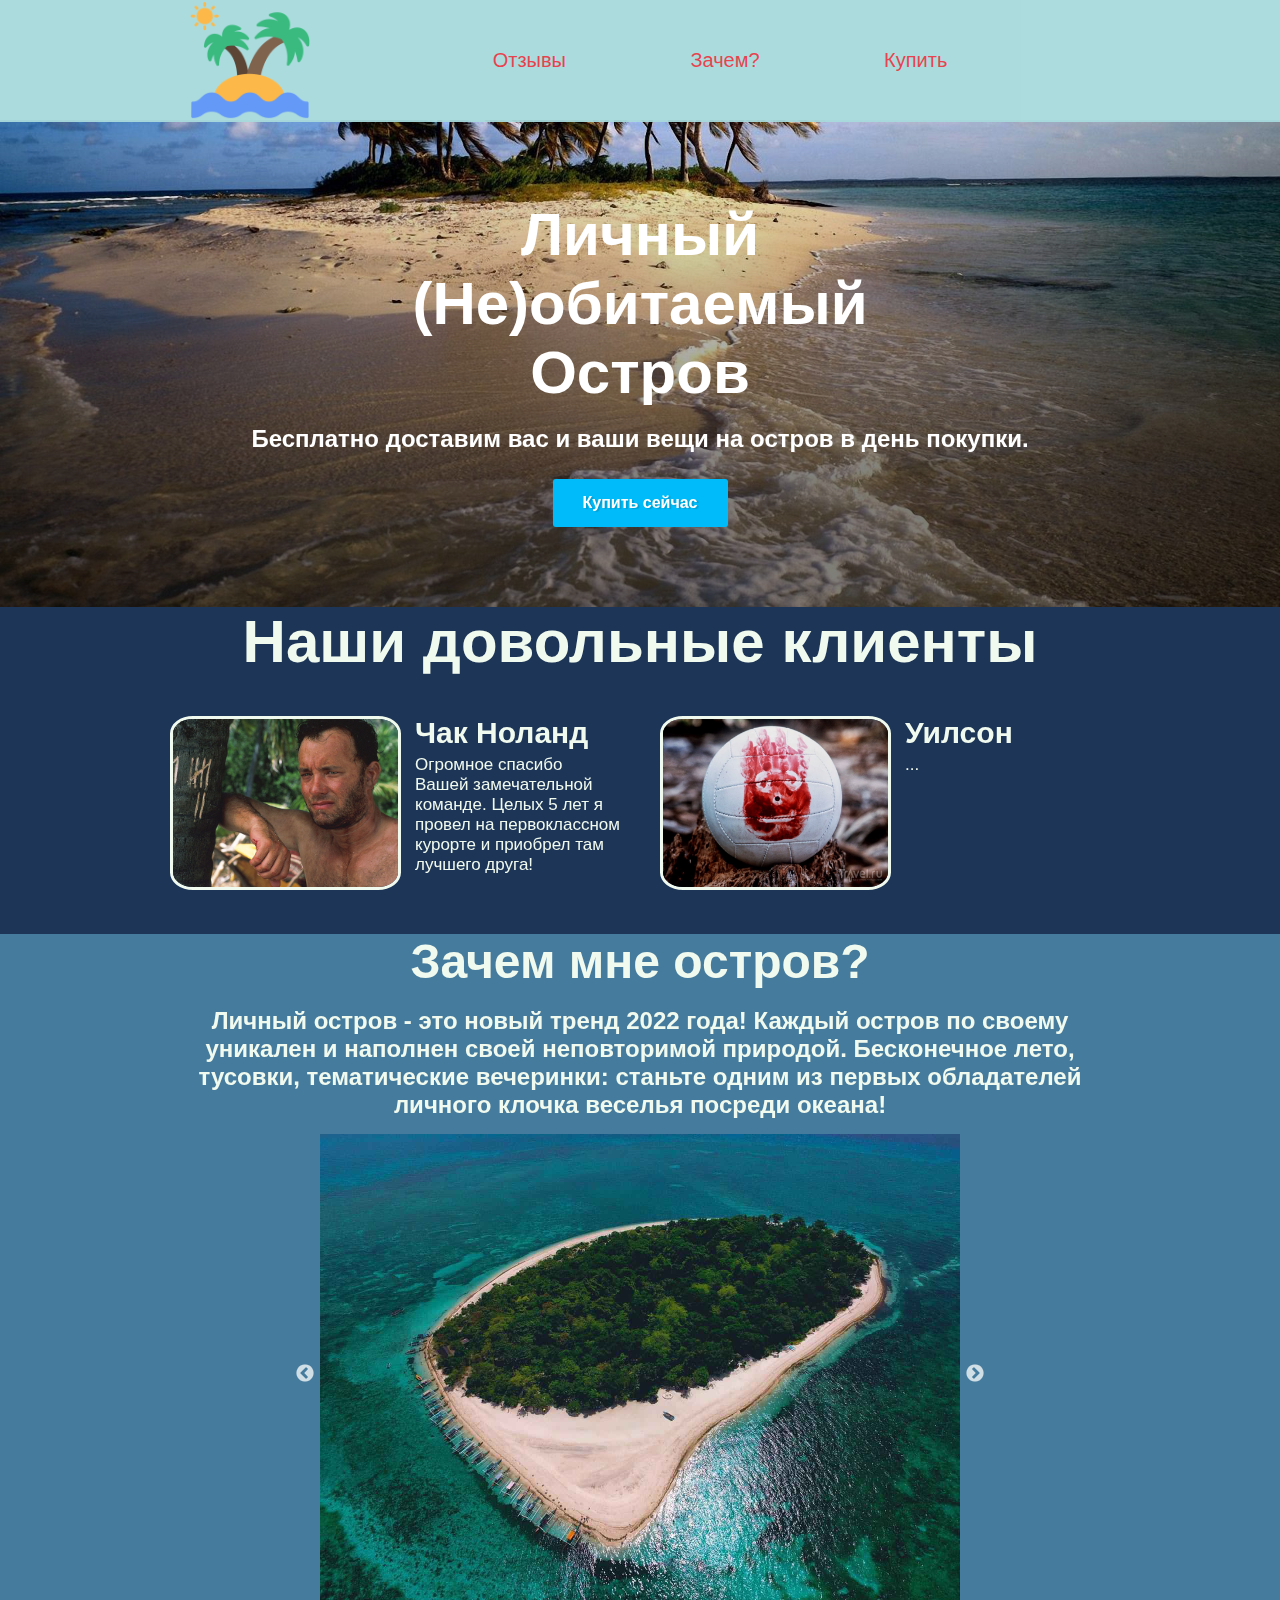
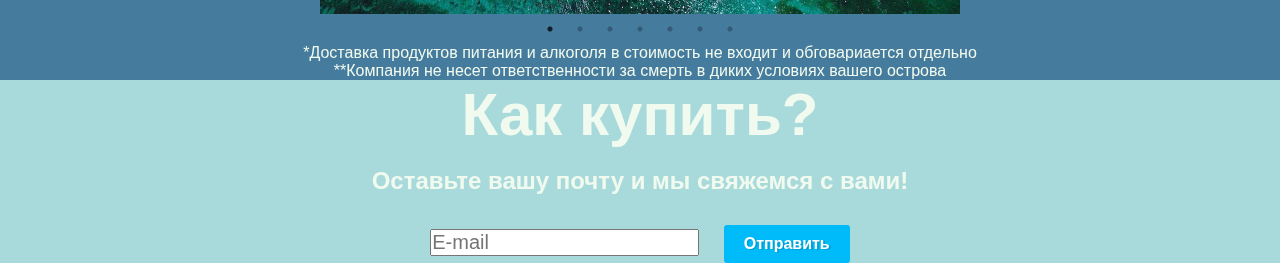
==== docs/landing/index.html @ 0191b79c "Landing" ====
<!DOCTYPE html>
<html lang="en">
<head>
  <meta charset="UTF-8">
  <meta name="viewport" content="width=device-width, initial-scale=1">
  <title>Landing</title>
  <link rel="stylesheet" href="global.css">
  <link rel="stylesheet" href="intro.css">
  <link rel="stylesheet" href="text.css">
  <link rel="stylesheet" href="button.css">
  <link rel="stylesheet" href="description.css">
  <link rel="stylesheet" href="slick-1.8.1/slick/slick.css">
  <link rel="stylesheet" href="slick-1.8.1/slick/slick-theme.css">
  <link rel="stylesheet" href="slider.css">
  <link rel="stylesheet" href="header.css">
  <link rel="stylesheet" href="grid.css">
  <link rel="stylesheet" href="feedback.css">
  <link rel="stylesheet" href="buy.css">

  <script type="text/javascript" src="https://code.jquery.com/jquery-2.2.3.min.js"></script>

  <script type="text/javascript" src="parallax.js-1.5.0/parallax.min.js"></script>

</head>
<body>
<header>
  <div class="container">
    <a href="#">
      <img class="header-logo" src="logo/premium-icon-island-2848554.png" alt="Лого">
    </a>
    <div class="nav text-center">
      <ul class="header-nav">
        <li class="header-nav-item">
          <a href="#feedback" class="header-nav-link">Отзывы</a>
        </li>
        <li class="header-nav-item">
          <a href="#why" class="header-nav-link">Зачем?</a>
        </li>
        <li class="header-nav-item">
          <a href="#buy" class="header-nav-link">Купить</a>
        </li>
      </ul>
    </div>
  </div>
</header>

<div id="about" class="intro text-center" data-parallax="scroll" data-image-src="hugmJEP.jpg">
  <h1 class="title-large">Личный<br>(Не)обитаемый<br>Остров</h1>
  <h2 class="text-lead">Бесплатно доставим вас и ваши вещи на остров в день покупки.</h2>
  <a class="button button-blue" href="#buy">Купить сейчас</a>
</div>

<div id="feedback"  class="feedback">
  <div class="container">
    <div class="text-center">
      <h1 class="title-large">Наши довольные клиенты</h1>
    </div>
    <div class="reviews">
      <div class="column-1-2">
        <div class="feedback-item">
          <div class="feedback-image">
            <img class='feedback-photo' src="feedback/izg1.jpg" alt="">
          </div>
          <div class="feedback-details">
            <h3 class="title-small">Чак Ноланд</h3>
            <p class="text-medium">Огромное спасибо Вашей замечательной команде. Целых 5 лет я провел на
              первоклассном курорте и приобрел там лучшего друга!</p>
          </div>
        </div>
      </div>

      <div class="column-1-2">
        <div class="feedback-item">
          <div class="feedback-image">
            <img class='feedback-photo' src="feedback/001_234533_original.jpg" alt="">
          </div>
          <div class="feedback-details">
            <h3 class="title-small">Уилсон</h3>
            <p class="text-medium">...</p>
          </div>
        </div>
      </div>
    </div>
  </div>
</div>

<div id="why" class="description text-center">
  <div class="content">
    <h1 class="title-medium">Зачем мне остров?</h1>
    <h2 class="text-lead">Личный остров - это новый тренд 2022 года! Каждый остров по своему уникален и наполнен своей
      неповторимой
      природой. Бесконечное лето, тусовки, тематические вечеринки: станьте одним из первых обладателей
      личного клочка веселья посреди океана!</h2>
    <div class="slick text-center">
      <img class="img-slide" src="rotator/foto-ostrova.jpg" alt="">
      <img class="img-slide" src="rotator/5c06734e9e7b1bG5jQc.th.jpg" alt="">
      <img class="img-slide" src="rotator/1587542297_1.jpg" alt="">
      <img class="img-slide" src="rotator/full-moon-party-koh-phangan-samui_01_large.jpg" alt="">
      <img class="img-slide" src="rotator/1-54.jpg" alt="">
      <img class="img-slide" src="rotator/1647053255_1-kartinkin-net-p-neobitaemii-ostrov-kartinki-1.jpg" alt="">
      <img class="img-slide" src="rotator/Murter.jpeg" alt="">
    </div>
    <p class="text-small">*Доставка продуктов питания и алкоголя в стоимость не входит и обговариается отдельно</p>
    <p class="text-small">**Компания не несет ответственности за смерть в диких условиях вашего острова</p>
  </div>
</div>

<script type="text/javascript" src="slick-1.8.1/slick/slick.min.js"></script>

<script type="text/javascript">
  $(document).ready(function () {
    $('.slick').slick({
      infinite: true,
      dots: true,
      adaptiveHeight: true,
    });
  });
</script>

<div id="buy" class="buy">
  <div class="container">
    <div class="text-center">
      <h1 class="title-large">Как купить?</h1>
    </div>
    <h2 class="text-lead text-center">Оставьте вашу почту и мы свяжемся с вами!</h2>
    <div class="form text-center">
      <div class="input">
        <label>
          <input class="form-input-text" type="text" name="[email]" placeholder="E-mail">
        </label>
        <input type="submit" class="button button-blue" value="Отправить">
      </div>
    </div>
  </div>
</div>
</body>
</html>
---- docs/landing/global.css ----
* {
  margin: 0;
  padding: 0;
}
---- docs/landing/intro.css ----
.intro {
  background-image: linear-gradient( rgba(0, 0, 0, 0), rgba(0, 0, 0, 0.5) 75%);
  background-size: cover;
  background-repeat: no-repeat;
  background-attachment: scroll, fixed;
  background-position: center top;

  color: #fff;
  padding: 80px;
  margin-top: 120px;
}

.intro .text-lead {
  margin-bottom: 16px;
}
---- docs/landing/text.css ----
body {
  font-family: "Gill Sans", sans-serif;
  color: #f1faee;
  font-size: 16px;
}

.text-center {
  text-align: center;
}

.title-large {
  font-size: 60px;
  margin-bottom: 18px;
}

.title-medium {
  font-size: 48px;
  margin-bottom: 18px;
}

.title-small {
  font-size: 30px;
  margin-bottom: 5px;
}

.text-medium {
  font-size: 17px;
}
---- docs/landing/button.css ----
.button {
  display: inline-block;
  border-radius: 3px;
  font-size: 16px;
  text-decoration: none;
  padding: 15px 30px;
  text-shadow: 2px 1px 1px rgba(0, 0, 0, 0.15);
  font-weight: bold;
}

.button-blue {
  background: #00bbf9;
  color: #fff;
  margin-top: 10px;
}

.button-blue:hover {
  background: #004c5f;
  transition: all ease .3s;
}
---- docs/landing/description.css ----
.description {
  background-color: #457b9d;
}

.description .text-lead {
  max-width: 70%;
  margin: 0 15% 15px;
}

.description .title-large {
  margin-bottom: 5px;
}
---- docs/landing/slider.css ----
.slick {
  max-width: 50%;
  margin: auto;
}

.img-slide {
  max-height: 100%;
}
---- docs/landing/header.css ----
header {
  position: fixed;
  width: 100%;
  background: #a8dadc;
  top: 0;
  opacity: 0.95;
}

.header-logo {
  float: left;
  display: inline;
  width: 120px;
  height: auto;
  padding: 0 20px;
}

.header-nav {
  list-style: none;
  vertical-align: baseline;
  line-height: 120px;
}

.header-nav-item {
  display: inline-block;
  padding: 0 60px;
  margin: 0;
}

.header-nav-link {
  font-size: 20px;
  text-decoration: none;
  color: #e63946;
}

.header-nav-link:hover {
  color: #720100;
  transition: all ease .3s;
}

@media (max-width: 640px) {

  header {
    text-align: center;
    position: inherit;
    width: auto;
    top: auto;
    opacity: 1;
  }

  .header-nav,
  .header-logo {
    float: none;
  }

  .slick {
    max-width: 75%;
  }

  .intro {
    margin-top: 0;
  }

  .title-large {
    font-size: 40px;
  }

  .text-lead {
    font-size: 20px;
  }

  .text-small {
    font-size: .8em;
  }
}
---- docs/landing/grid.css ----
.container {
  max-width: 940px;
  margin-left: auto;
  margin-right: auto;
}
---- docs/landing/feedback.css ----
.feedback {
  background-color: #1d3557;
  color: #f1faee;
}

.reviews {
  padding: 40px 0;
  display: grid;
  grid-template-columns: 1fr 1fr;
  gap: 40px;
}

.feedback-image {
  float: left;
  width: 50%;
  margin-right: 20px;
}

.feedback-photo {
  height: 168px;
  width: 225px;
  border: 3px solid #f1faee;
  border-radius: 10%;
}

.feedback .title-large {
  margin-bottom: 0;
}

@media (max-width: 960px) {
  .reviews {
    display: inline;
    width: auto;
    height: auto;
  }

  .feedback {
    text-align: center;
    width: auto;
    height: auto;
  }

  .feedback-image {
    float: none;
    width: 100%;
  }

  .feedback-item {
    padding: 10px;
  }
}
---- docs/landing/buy.css ----
.buy {
  background-color: #a8dadc;
  color: #f1faee;
}

.buy .text-lead {
  margin-bottom: 20px;
}

.buy .button {
  border: 0;
  padding: 10px 20px;
  vertical-align: baseline;
}

.buy .button:hover {
  cursor: pointer;
}

.form-input-text {
  font-size: 20px;
  margin-right: 20px;
}
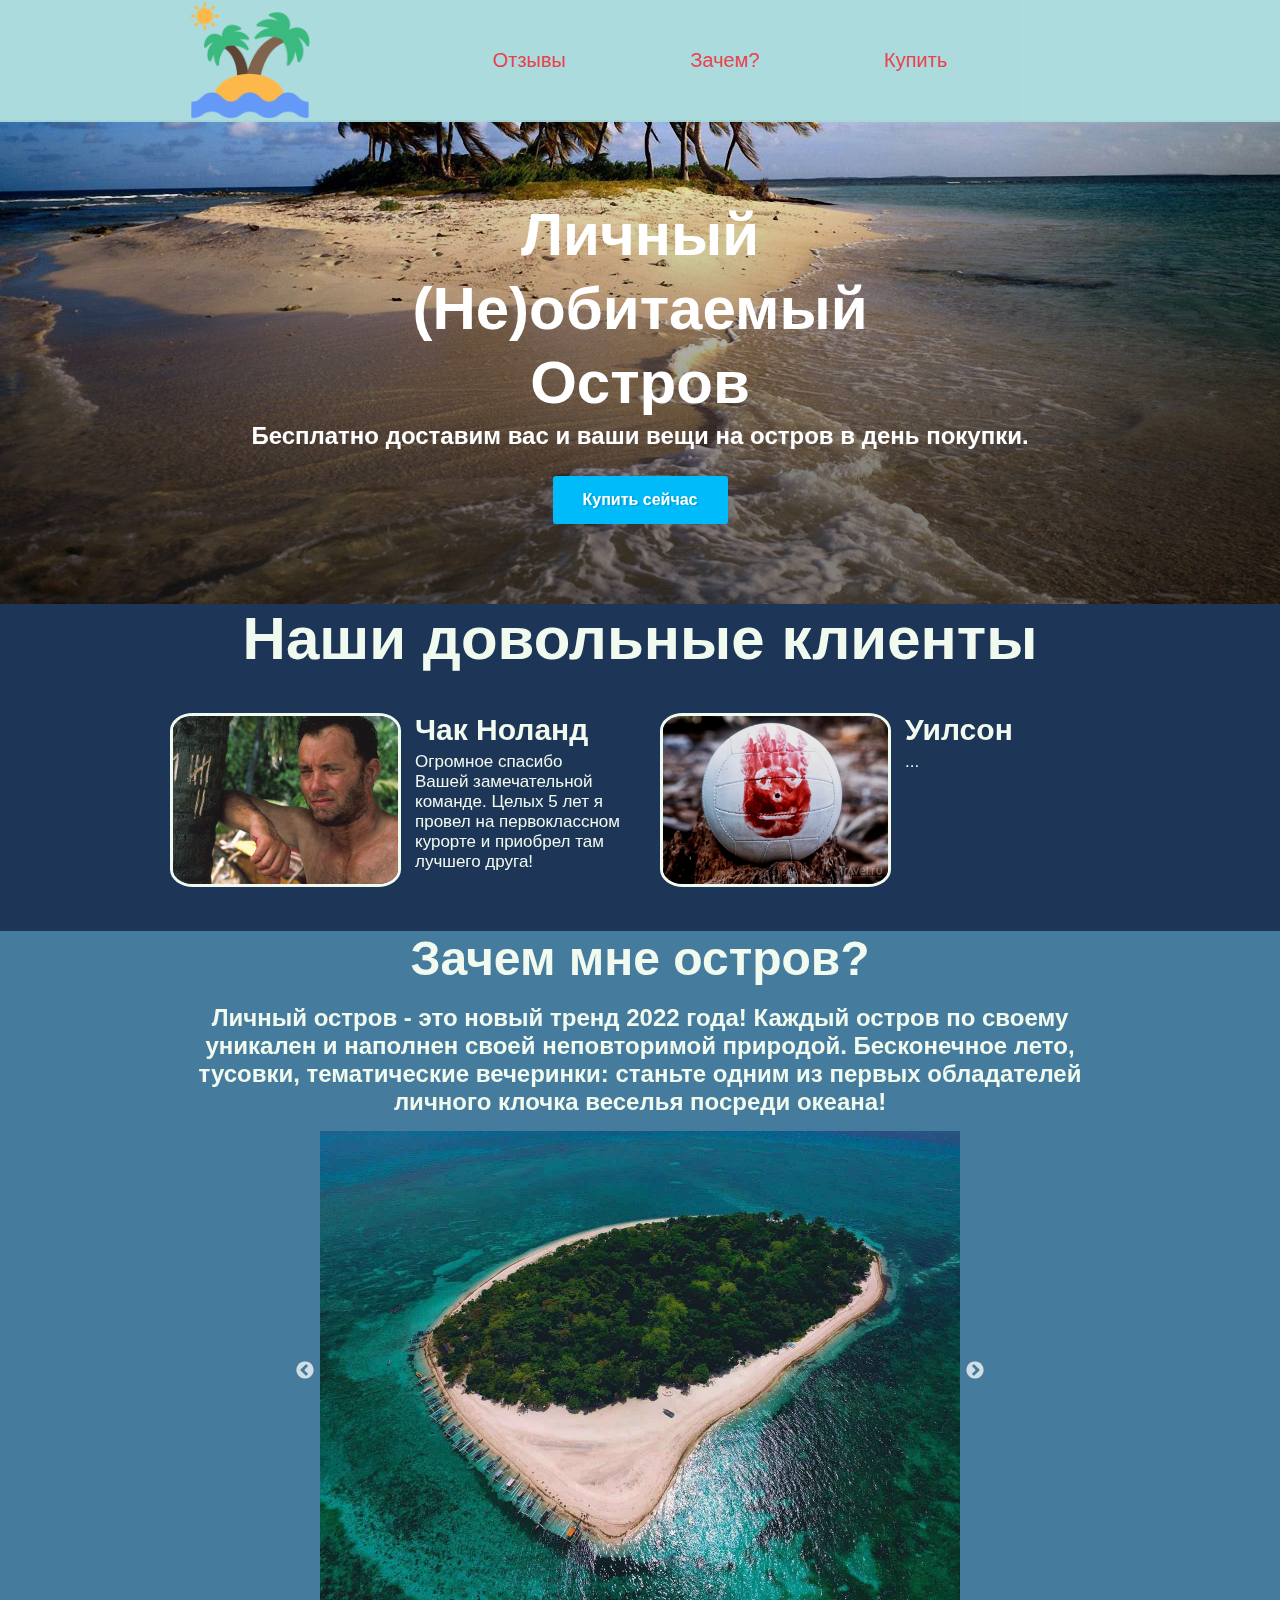
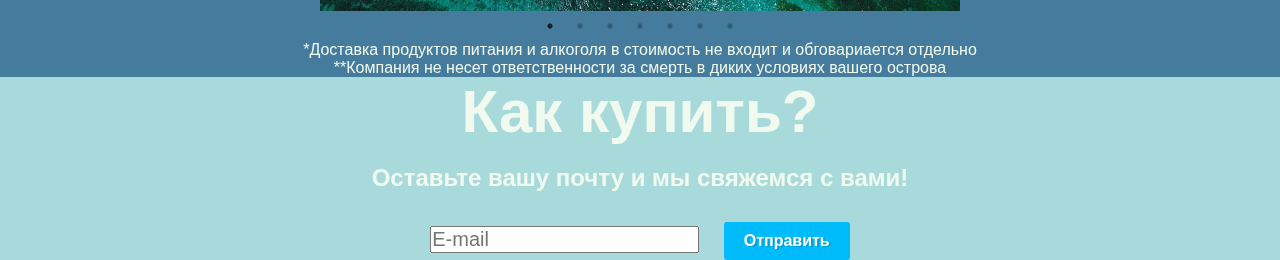
==== commit 1b30922d: "style fix" ====
--- a/docs/landing/index.html
+++ b/docs/landing/index.html
@@ -45,7 +45,9 @@
 </header>
 
 <div id="about" class="intro text-center" data-parallax="scroll" data-image-src="hugmJEP.jpg">
-  <h1 class="title-large">Личный<br>(Не)обитаемый<br>Остров</h1>
+  <span class="title-large">Личный</span>
+  <span class="title-large">(Не)обитаемый</span>
+  <span class="title-large">Остров</span>
   <h2 class="text-lead">Бесплатно доставим вас и ваши вещи на остров в день покупки.</h2>
   <a class="button button-blue" href="#buy">Купить сейчас</a>
 </div>
--- a/docs/landing/intro.css
+++ b/docs/landing/intro.css
@@ -12,4 +12,10 @@
 
 .intro .text-lead {
   margin-bottom: 16px;
-}+}
+
+.intro .title-large {
+  display: block;
+  font-weight: bold;
+  margin-bottom: 5px;
+}
--- a/docs/landing/text.css
+++ b/docs/landing/text.css
@@ -26,3 +26,13 @@
 .text-medium {
   font-size: 17px;
 }
+
+@media (max-width: 500px) {
+  .intro .title-large {
+    font-size: 30px;
+  }
+
+  .intro .text-lead {
+    font-size: 15px;
+  }
+}
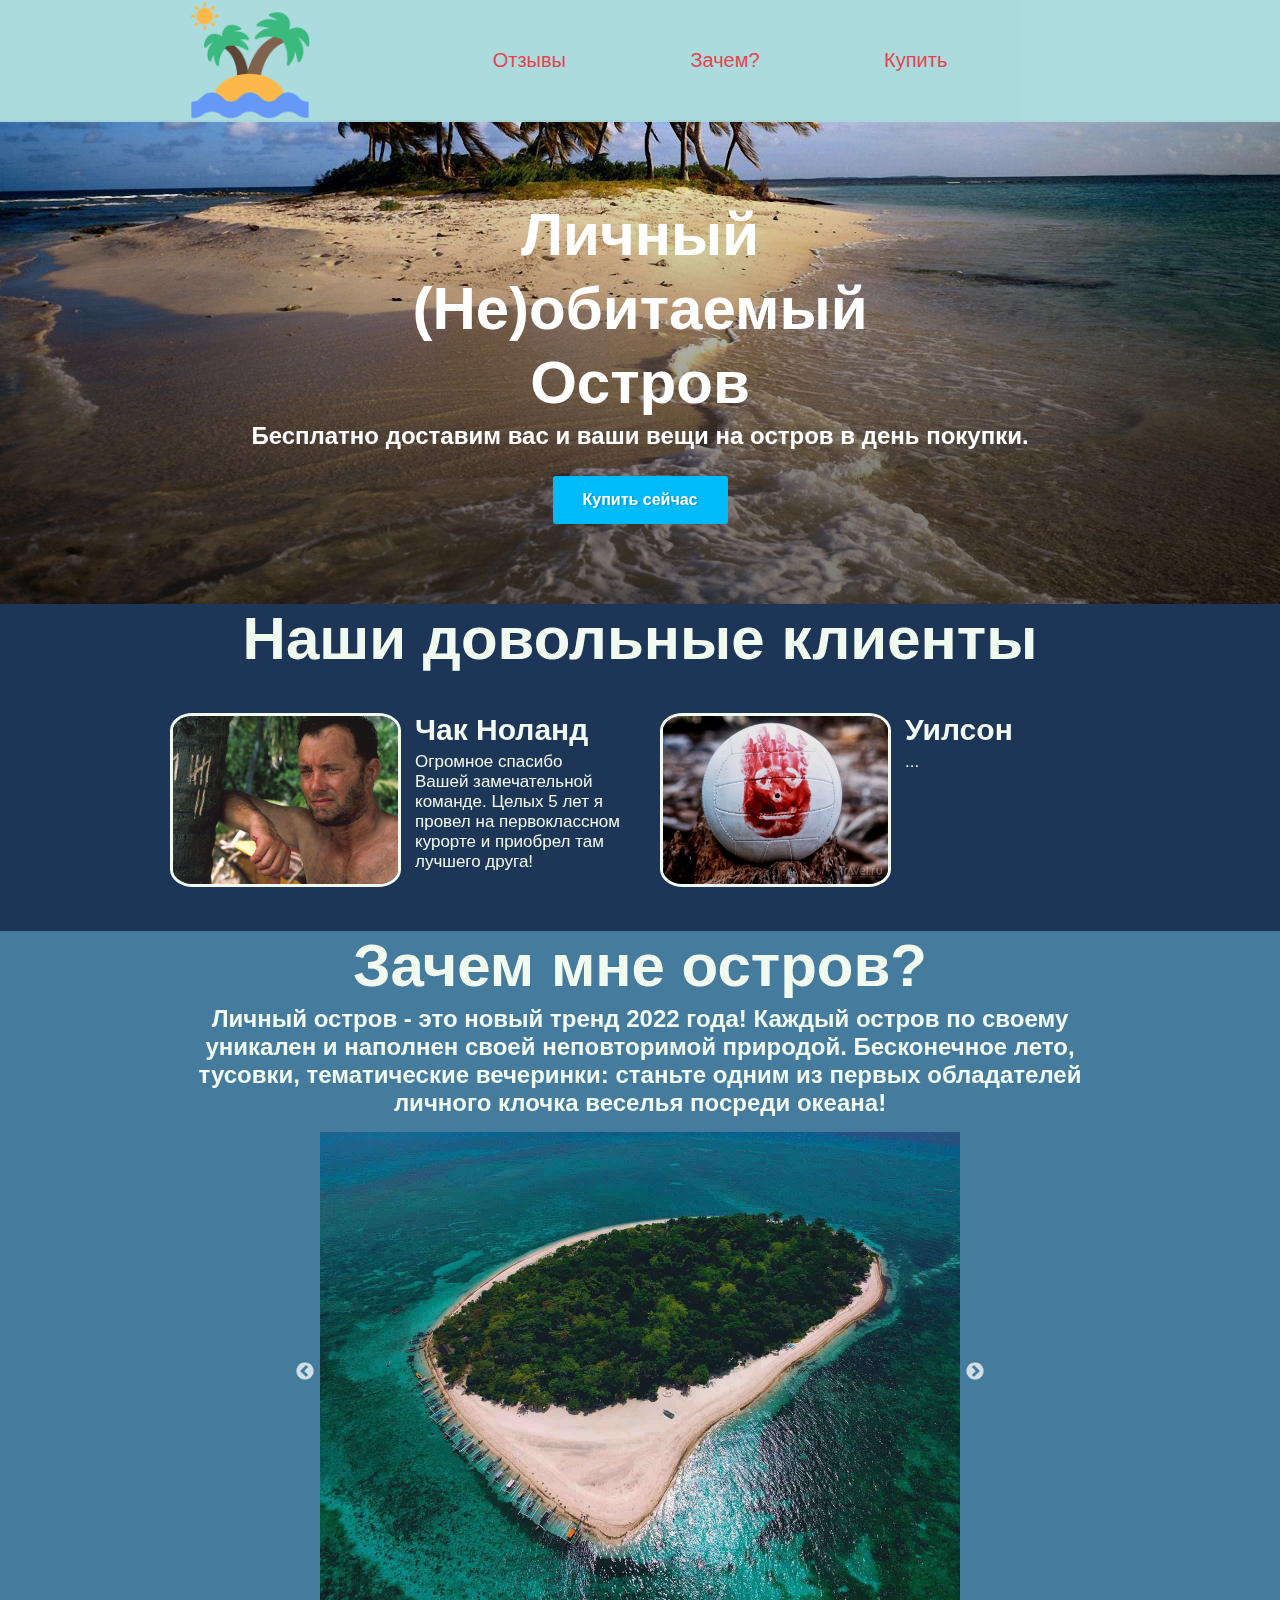
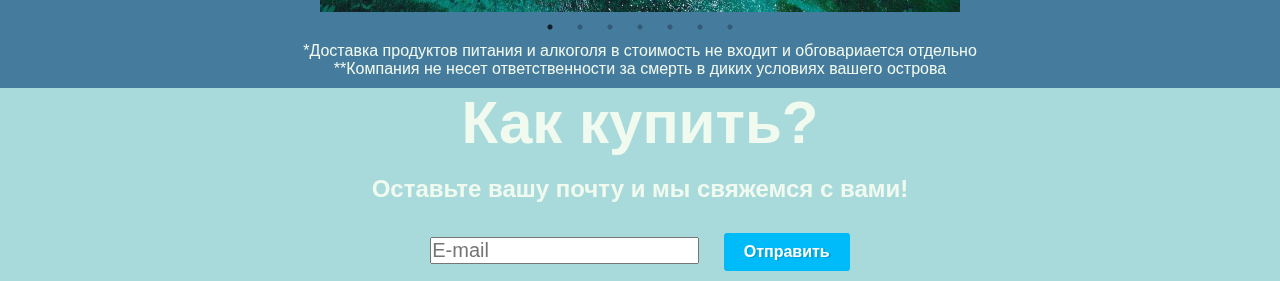
==== commit 23068775: "style fix" ====
--- a/docs/landing/index.html
+++ b/docs/landing/index.html
@@ -20,6 +20,10 @@
   <script type="text/javascript" src="https://code.jquery.com/jquery-2.2.3.min.js"></script>
 
   <script type="text/javascript" src="parallax.js-1.5.0/parallax.min.js"></script>
+
+  <script type="text/javascript" src="slick-1.8.1/slick/slick.min.js"></script>
+
+  <script type="text/javascript" src="slick.js"></script>
 
 </head>
 <body>
@@ -55,13 +59,13 @@
 <div id="feedback"  class="feedback">
   <div class="container">
     <div class="text-center">
-      <h1 class="title-large">Наши довольные клиенты</h1>
+      <h2 class="title-large">Наши довольные клиенты</h2>
     </div>
     <div class="reviews">
       <div class="column-1-2">
         <div class="feedback-item">
           <div class="feedback-image">
-            <img class='feedback-photo' src="feedback/izg1.jpg" alt="">
+            <img class="feedback-photo" src="feedback/izg1.jpg" alt="">
           </div>
           <div class="feedback-details">
             <h3 class="title-small">Чак Ноланд</h3>
@@ -74,7 +78,7 @@
       <div class="column-1-2">
         <div class="feedback-item">
           <div class="feedback-image">
-            <img class='feedback-photo' src="feedback/001_234533_original.jpg" alt="">
+            <img class="feedback-photo" src="feedback/001_234533_original.jpg" alt="">
           </div>
           <div class="feedback-details">
             <h3 class="title-small">Уилсон</h3>
@@ -88,7 +92,7 @@
 
 <div id="why" class="description text-center">
   <div class="content">
-    <h1 class="title-medium">Зачем мне остров?</h1>
+    <h2 class="title-large">Зачем мне остров?</h2>
     <h2 class="text-lead">Личный остров - это новый тренд 2022 года! Каждый остров по своему уникален и наполнен своей
       неповторимой
       природой. Бесконечное лето, тусовки, тематические вечеринки: станьте одним из первых обладателей
@@ -102,27 +106,17 @@
       <img class="img-slide" src="rotator/1647053255_1-kartinkin-net-p-neobitaemii-ostrov-kartinki-1.jpg" alt="">
       <img class="img-slide" src="rotator/Murter.jpeg" alt="">
     </div>
-    <p class="text-small">*Доставка продуктов питания и алкоголя в стоимость не входит и обговариается отдельно</p>
-    <p class="text-small">**Компания не несет ответственности за смерть в диких условиях вашего острова</p>
+    <div class="sub-text">
+      <p class="text-small">*Доставка продуктов питания и алкоголя в стоимость не входит и обговариается отдельно</p>
+      <p class="text-small">**Компания не несет ответственности за смерть в диких условиях вашего острова</p>
+    </div>
   </div>
 </div>
-
-<script type="text/javascript" src="slick-1.8.1/slick/slick.min.js"></script>
-
-<script type="text/javascript">
-  $(document).ready(function () {
-    $('.slick').slick({
-      infinite: true,
-      dots: true,
-      adaptiveHeight: true,
-    });
-  });
-</script>
 
 <div id="buy" class="buy">
   <div class="container">
     <div class="text-center">
-      <h1 class="title-large">Как купить?</h1>
+      <h2 class="title-large">Как купить?</h2>
     </div>
     <h2 class="text-lead text-center">Оставьте вашу почту и мы свяжемся с вами!</h2>
     <div class="form text-center">
--- a/docs/landing/description.css
+++ b/docs/landing/description.css
@@ -11,3 +11,6 @@
   margin-bottom: 5px;
 }
 
+.sub-text {
+  padding-bottom: 10px;
+}
--- a/docs/landing/slider.css
+++ b/docs/landing/slider.css
@@ -1,6 +1,7 @@
 .slick {
   max-width: 50%;
   margin: auto;
+  z-index: 0;
 }
 
 .img-slide {
--- a/docs/landing/header.css
+++ b/docs/landing/header.css
@@ -4,6 +4,7 @@
   background: #a8dadc;
   top: 0;
   opacity: 0.95;
+  z-index: 1;
 }
 
 .header-logo {
@@ -37,7 +38,7 @@
   transition: all ease .3s;
 }
 
-@media (max-width: 640px) {
+@media (max-width: 960px) {
 
   header {
     text-align: center;
@@ -50,6 +51,10 @@
   .header-nav,
   .header-logo {
     float: none;
+  }
+
+  .header-nav-item {
+    display: block;
   }
 
   .slick {
@@ -72,3 +77,8 @@
     font-size: .8em;
   }
 }
+
+/*@media (max-width: 640px) {*/
+/*  .header-nav-link {*/
+/*  }*/
+/*}*/
--- a/docs/landing/buy.css
+++ b/docs/landing/buy.css
@@ -4,7 +4,7 @@
 }
 
 .buy .text-lead {
-  margin-bottom: 20px;
+  margin-bottom: 10px;
 }
 
 .buy .button {
@@ -21,3 +21,7 @@
   font-size: 20px;
   margin-right: 20px;
 }
+
+.input {
+  padding: 10px;
+}
